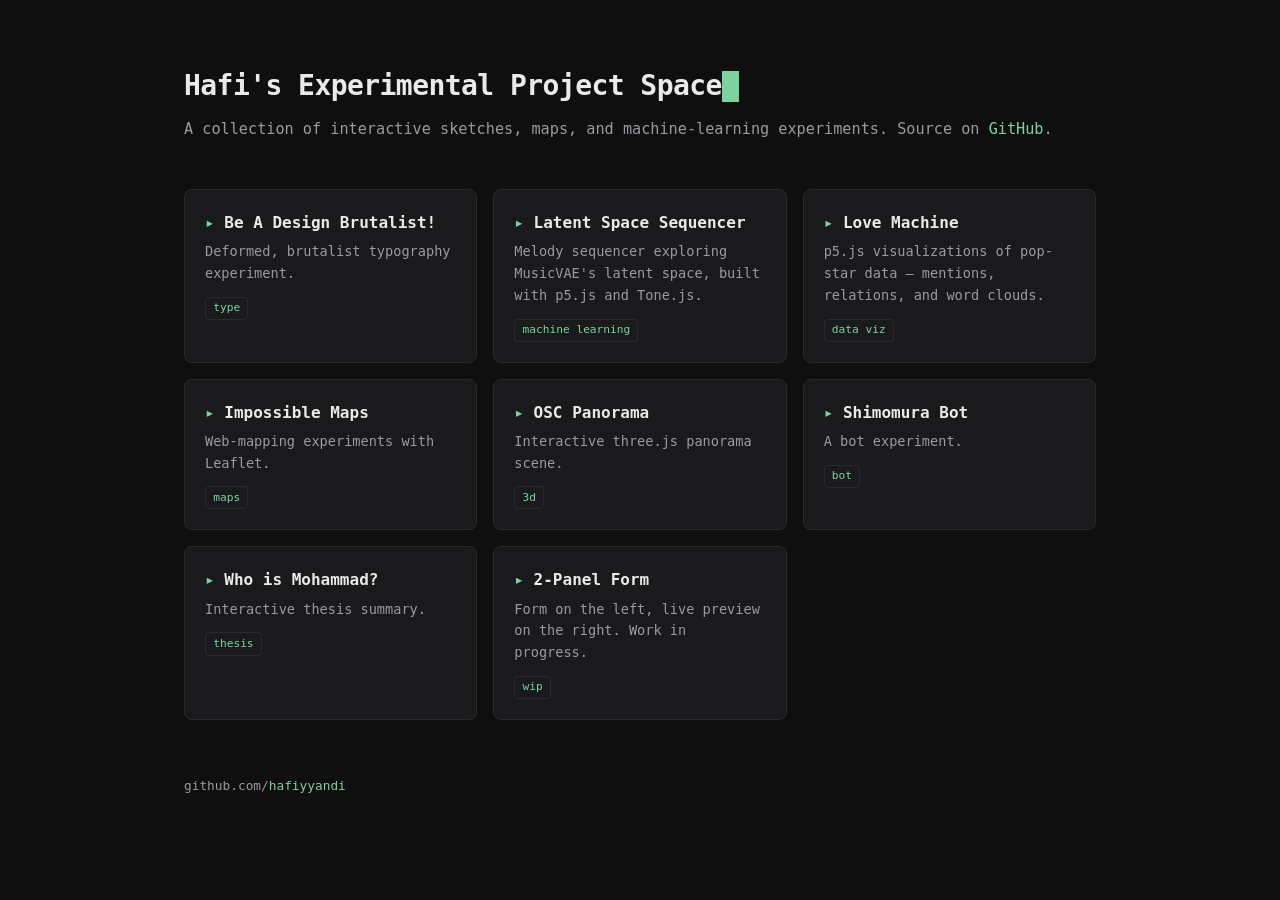
==== index.html @ ff64f5b4 "Add home page linking to all projects Co-Authored-By: Claude Fable 5 <noreply@anthropic.com>" ====
<!DOCTYPE html>
<html lang="en">
<head>
  <meta charset="UTF-8">
  <meta name="viewport" content="width=device-width, initial-scale=1.0">
  <title>Hafi's Experimental Project Space</title>
  <style>
    :root {
      --bg: #0f0f10;
      --card: #1a1a1c;
      --card-hover: #232326;
      --text: #eaeaea;
      --muted: #9a9aa0;
      --accent: #7dd3a0;
      --border: #2a2a2e;
    }
    * { box-sizing: border-box; margin: 0; padding: 0; }
    body {
      background: var(--bg);
      color: var(--text);
      font-family: ui-monospace, "SF Mono", Menlo, Consolas, monospace;
      line-height: 1.6;
      min-height: 100vh;
    }
    .wrap {
      max-width: 960px;
      margin: 0 auto;
      padding: 4rem 1.5rem;
    }
    header { margin-bottom: 3rem; }
    h1 {
      font-size: 1.75rem;
      font-weight: 600;
      letter-spacing: -0.02em;
    }
    h1 .cursor {
      display: inline-block;
      width: 0.6em;
      height: 1.1em;
      background: var(--accent);
      vertical-align: text-bottom;
      animation: blink 1.2s steps(1) infinite;
    }
    @keyframes blink { 50% { opacity: 0; } }
    header p {
      color: var(--muted);
      margin-top: 0.5rem;
      font-size: 0.95rem;
    }
    header a { color: var(--accent); text-decoration: none; }
    header a:hover { text-decoration: underline; }
    .grid {
      display: grid;
      grid-template-columns: repeat(auto-fill, minmax(270px, 1fr));
      gap: 1rem;
    }
    .card {
      display: block;
      background: var(--card);
      border: 1px solid var(--border);
      border-radius: 8px;
      padding: 1.25rem;
      text-decoration: none;
      color: var(--text);
      transition: background 0.15s ease, transform 0.15s ease, border-color 0.15s ease;
    }
    .card:hover {
      background: var(--card-hover);
      border-color: var(--accent);
      transform: translateY(-2px);
    }
    .card h2 {
      font-size: 1rem;
      font-weight: 600;
      margin-bottom: 0.35rem;
    }
    .card h2::before { content: "▸ "; color: var(--accent); }
    .card p {
      font-size: 0.85rem;
      color: var(--muted);
    }
    .card .tag {
      display: inline-block;
      margin-top: 0.75rem;
      font-size: 0.7rem;
      color: var(--accent);
      border: 1px solid var(--border);
      border-radius: 4px;
      padding: 0.1rem 0.45rem;
    }
    footer {
      margin-top: 3.5rem;
      color: var(--muted);
      font-size: 0.8rem;
    }
    footer a { color: var(--accent); text-decoration: none; }
  </style>
</head>
<body>
  <div class="wrap">
    <header>
      <h1>Hafi's Experimental Project Space<span class="cursor"></span></h1>
      <p>A collection of interactive sketches, maps, and machine-learning experiments.
         Source on <a href="https://github.com/hafiyyandi/hafiyyandi.github.io">GitHub</a>.</p>
    </header>

    <main class="grid">
      <a class="card" href="deformed_type/">
        <h2>Be A Design Brutalist!</h2>
        <p>Deformed, brutalist typography experiment.</p>
        <span class="tag">type</span>
      </a>

      <a class="card" href="latent_space_sequencer/">
        <h2>Latent Space Sequencer</h2>
        <p>Melody sequencer exploring MusicVAE's latent space, built with p5.js and Tone.js.</p>
        <span class="tag">machine learning</span>
      </a>

      <a class="card" href="lovemachine/">
        <h2>Love Machine</h2>
        <p>p5.js visualizations of pop-star data — mentions, relations, and word clouds.</p>
        <span class="tag">data viz</span>
      </a>

      <a class="card" href="impossiblemaps/final/">
        <h2>Impossible Maps</h2>
        <p>Web-mapping experiments with Leaflet.</p>
        <span class="tag">maps</span>
      </a>

      <a class="card" href="osc/final/">
        <h2>OSC Panorama</h2>
        <p>Interactive three.js panorama scene.</p>
        <span class="tag">3d</span>
      </a>

      <a class="card" href="shimomura_bot/">
        <h2>Shimomura Bot</h2>
        <p>A bot experiment.</p>
        <span class="tag">bot</span>
      </a>

      <a class="card" href="mohammad/">
        <h2>Who is Mohammad?</h2>
        <p>Interactive thesis summary.</p>
        <span class="tag">thesis</span>
      </a>

      <a class="card" href="work_samples/2panel_form/pages/">
        <h2>2-Panel Form</h2>
        <p>Form on the left, live preview on the right. Work in progress.</p>
        <span class="tag">wip</span>
      </a>
    </main>

    <footer>
      <p>github.com/<a href="https://github.com/hafiyyandi">hafiyyandi</a></p>
    </footer>
  </div>
</body>
</html>
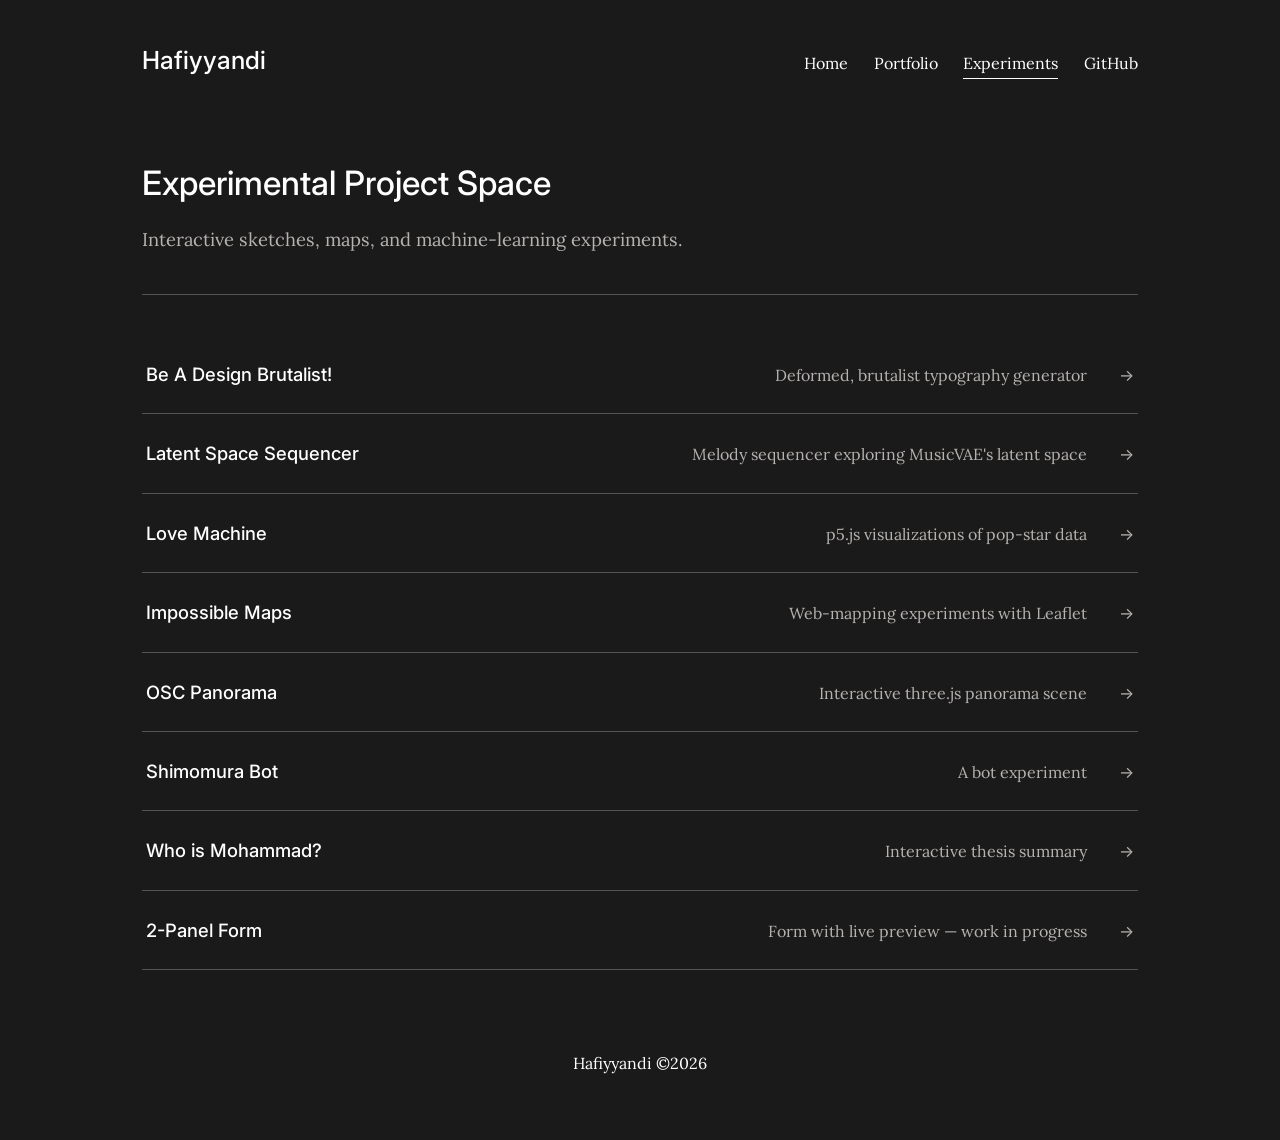
==== commit c1dd2d8a: "Restyle home page and deformed_type to match hafiyyandi.com Home page: dark charcoal theme, Inter + " ====
--- a/index.html
+++ b/index.html
@@ -3,159 +3,188 @@
 <head>
   <meta charset="UTF-8">
   <meta name="viewport" content="width=device-width, initial-scale=1.0">
-  <title>Hafi's Experimental Project Space</title>
+  <meta name="color-scheme" content="dark">
+  <title>Hafiyyandi — Experimental Project Space</title>
+  <link rel="preconnect" href="https://fonts.googleapis.com">
+  <link rel="preconnect" href="https://fonts.gstatic.com" crossorigin>
+  <link href="https://fonts.googleapis.com/css2?family=Inter:wght@400;500&family=Lora:ital,wght@0,400;0,500;1,400&display=swap" rel="stylesheet">
   <style>
     :root {
-      --bg: #0f0f10;
-      --card: #1a1a1c;
-      --card-hover: #232326;
-      --text: #eaeaea;
-      --muted: #9a9aa0;
-      --accent: #7dd3a0;
-      --border: #2a2a2e;
+      --bg: #1b1a1a;
+      --text: #ffffff;
+      --muted: #b5b2af;
+      --rule: rgba(255, 255, 255, 0.25);
+      --sans: 'Inter', -apple-system, sans-serif;
+      --serif: 'Lora', Georgia, serif;
     }
     * { box-sizing: border-box; margin: 0; padding: 0; }
     body {
       background: var(--bg);
       color: var(--text);
-      font-family: ui-monospace, "SF Mono", Menlo, Consolas, monospace;
-      line-height: 1.6;
-      min-height: 100vh;
+      font-family: var(--sans);
+      line-height: 1.65;
     }
     .wrap {
-      max-width: 960px;
+      max-width: 1060px;
       margin: 0 auto;
-      padding: 4rem 1.5rem;
+      padding: 2.5rem 2rem 4rem;
     }
-    header { margin-bottom: 3rem; }
-    h1 {
-      font-size: 1.75rem;
-      font-weight: 600;
-      letter-spacing: -0.02em;
+    .top {
+      display: flex;
+      justify-content: space-between;
+      align-items: baseline;
+      margin-bottom: 5rem;
     }
-    h1 .cursor {
-      display: inline-block;
-      width: 0.6em;
-      height: 1.1em;
-      background: var(--accent);
-      vertical-align: text-bottom;
-      animation: blink 1.2s steps(1) infinite;
+    .brand {
+      font-family: var(--sans);
+      font-size: 1.55rem;
+      font-weight: 500;
+      color: var(--text);
+      text-decoration: none;
     }
-    @keyframes blink { 50% { opacity: 0; } }
-    header p {
+    nav { display: flex; gap: 1.6rem; }
+    nav a {
+      font-family: var(--serif);
+      font-size: 1rem;
+      color: var(--text);
+      text-decoration: none;
+      padding-bottom: 2px;
+    }
+    nav a:hover, nav a.active {
+      border-bottom: 1px solid var(--text);
+    }
+    .intro {
+      max-width: 640px;
+      margin-bottom: 2.5rem;
+    }
+    .intro h1 {
+      font-family: var(--sans);
+      font-size: 2.1rem;
+      font-weight: 500;
+      line-height: 1.3;
+      margin-bottom: 1.2rem;
+    }
+    .intro p {
+      font-family: var(--serif);
+      font-size: 1.15rem;
       color: var(--muted);
-      margin-top: 0.5rem;
-      font-size: 0.95rem;
     }
-    header a { color: var(--accent); text-decoration: none; }
-    header a:hover { text-decoration: underline; }
-    .grid {
-      display: grid;
-      grid-template-columns: repeat(auto-fill, minmax(270px, 1fr));
-      gap: 1rem;
+    hr {
+      border: none;
+      border-top: 1px solid var(--rule);
+      margin: 2.5rem 0;
     }
-    .card {
-      display: block;
-      background: var(--card);
-      border: 1px solid var(--border);
-      border-radius: 8px;
-      padding: 1.25rem;
+    .projects { list-style: none; }
+    .projects li { border-bottom: 1px solid var(--rule); }
+    .projects a {
+      display: flex;
+      justify-content: space-between;
+      align-items: baseline;
+      gap: 2rem;
+      padding: 1.5rem 0.25rem;
       text-decoration: none;
       color: var(--text);
-      transition: background 0.15s ease, transform 0.15s ease, border-color 0.15s ease;
+      transition: background 0.15s ease;
     }
-    .card:hover {
-      background: var(--card-hover);
-      border-color: var(--accent);
-      transform: translateY(-2px);
+    .projects a:hover { background: rgba(255, 255, 255, 0.04); }
+    .projects h2 {
+      font-family: var(--sans);
+      font-size: 1.15rem;
+      font-weight: 500;
+      white-space: nowrap;
     }
-    .card h2 {
+    .projects a:hover h2 { text-decoration: underline; text-underline-offset: 4px; }
+    .projects .desc {
+      font-family: var(--serif);
       font-size: 1rem;
-      font-weight: 600;
-      margin-bottom: 0.35rem;
+      color: var(--muted);
+      text-align: right;
+      flex: 1;
     }
-    .card h2::before { content: "▸ "; color: var(--accent); }
-    .card p {
-      font-size: 0.85rem;
-      color: var(--muted);
+    .projects .arrow { color: var(--muted); }
+    footer {
+      margin-top: 5rem;
+      text-align: center;
+      font-family: var(--serif);
+      font-size: 1rem;
+      color: var(--text);
     }
-    .card .tag {
-      display: inline-block;
-      margin-top: 0.75rem;
-      font-size: 0.7rem;
-      color: var(--accent);
-      border: 1px solid var(--border);
-      border-radius: 4px;
-      padding: 0.1rem 0.45rem;
+    footer a { color: var(--text); }
+    @media (max-width: 640px) {
+      .top { flex-direction: column; gap: 0.75rem; margin-bottom: 3rem; }
+      .projects a { flex-direction: column; align-items: flex-start; gap: 0.25rem; }
+      .projects .desc { text-align: left; }
+      .projects .arrow { display: none; }
+      .projects h2 { white-space: normal; }
     }
-    footer {
-      margin-top: 3.5rem;
-      color: var(--muted);
-      font-size: 0.8rem;
-    }
-    footer a { color: var(--accent); text-decoration: none; }
   </style>
 </head>
 <body>
   <div class="wrap">
-    <header>
-      <h1>Hafi's Experimental Project Space<span class="cursor"></span></h1>
-      <p>A collection of interactive sketches, maps, and machine-learning experiments.
-         Source on <a href="https://github.com/hafiyyandi/hafiyyandi.github.io">GitHub</a>.</p>
+    <header class="top">
+      <a class="brand" href="https://www.hafiyyandi.com/">Hafiyyandi</a>
+      <nav>
+        <a href="https://www.hafiyyandi.com/">Home</a>
+        <a href="https://www.hafiyyandi.com/portfolio">Portfolio</a>
+        <a class="active" href="/">Experiments</a>
+        <a href="https://github.com/hafiyyandi">GitHub</a>
+      </nav>
     </header>
 
-    <main class="grid">
-      <a class="card" href="deformed_type/">
-        <h2>Be A Design Brutalist!</h2>
-        <p>Deformed, brutalist typography experiment.</p>
-        <span class="tag">type</span>
-      </a>
+    <section class="intro">
+      <h1>Experimental Project Space</h1>
+      <p>Interactive sketches, maps, and machine-learning experiments.</p>
+    </section>
 
-      <a class="card" href="latent_space_sequencer/">
-        <h2>Latent Space Sequencer</h2>
-        <p>Melody sequencer exploring MusicVAE's latent space, built with p5.js and Tone.js.</p>
-        <span class="tag">machine learning</span>
-      </a>
+    <hr>
 
-      <a class="card" href="lovemachine/">
-        <h2>Love Machine</h2>
-        <p>p5.js visualizations of pop-star data — mentions, relations, and word clouds.</p>
-        <span class="tag">data viz</span>
-      </a>
-
-      <a class="card" href="impossiblemaps/final/">
-        <h2>Impossible Maps</h2>
-        <p>Web-mapping experiments with Leaflet.</p>
-        <span class="tag">maps</span>
-      </a>
-
-      <a class="card" href="osc/final/">
-        <h2>OSC Panorama</h2>
-        <p>Interactive three.js panorama scene.</p>
-        <span class="tag">3d</span>
-      </a>
-
-      <a class="card" href="shimomura_bot/">
-        <h2>Shimomura Bot</h2>
-        <p>A bot experiment.</p>
-        <span class="tag">bot</span>
-      </a>
-
-      <a class="card" href="mohammad/">
-        <h2>Who is Mohammad?</h2>
-        <p>Interactive thesis summary.</p>
-        <span class="tag">thesis</span>
-      </a>
-
-      <a class="card" href="work_samples/2panel_form/pages/">
-        <h2>2-Panel Form</h2>
-        <p>Form on the left, live preview on the right. Work in progress.</p>
-        <span class="tag">wip</span>
-      </a>
+    <main>
+      <ul class="projects">
+        <li><a href="deformed_type/">
+          <h2>Be A Design Brutalist!</h2>
+          <span class="desc">Deformed, brutalist typography generator</span>
+          <span class="arrow">&rarr;</span>
+        </a></li>
+        <li><a href="latent_space_sequencer/">
+          <h2>Latent Space Sequencer</h2>
+          <span class="desc">Melody sequencer exploring MusicVAE's latent space</span>
+          <span class="arrow">&rarr;</span>
+        </a></li>
+        <li><a href="lovemachine/">
+          <h2>Love Machine</h2>
+          <span class="desc">p5.js visualizations of pop-star data</span>
+          <span class="arrow">&rarr;</span>
+        </a></li>
+        <li><a href="impossiblemaps/final/">
+          <h2>Impossible Maps</h2>
+          <span class="desc">Web-mapping experiments with Leaflet</span>
+          <span class="arrow">&rarr;</span>
+        </a></li>
+        <li><a href="osc/final/">
+          <h2>OSC Panorama</h2>
+          <span class="desc">Interactive three.js panorama scene</span>
+          <span class="arrow">&rarr;</span>
+        </a></li>
+        <li><a href="shimomura_bot/">
+          <h2>Shimomura Bot</h2>
+          <span class="desc">A bot experiment</span>
+          <span class="arrow">&rarr;</span>
+        </a></li>
+        <li><a href="mohammad/">
+          <h2>Who is Mohammad?</h2>
+          <span class="desc">Interactive thesis summary</span>
+          <span class="arrow">&rarr;</span>
+        </a></li>
+        <li><a href="work_samples/2panel_form/pages/">
+          <h2>2-Panel Form</h2>
+          <span class="desc">Form with live preview — work in progress</span>
+          <span class="arrow">&rarr;</span>
+        </a></li>
+      </ul>
     </main>
 
     <footer>
-      <p>github.com/<a href="https://github.com/hafiyyandi">hafiyyandi</a></p>
+      <p>Hafiyyandi &copy;2026</p>
     </footer>
   </div>
 </body>
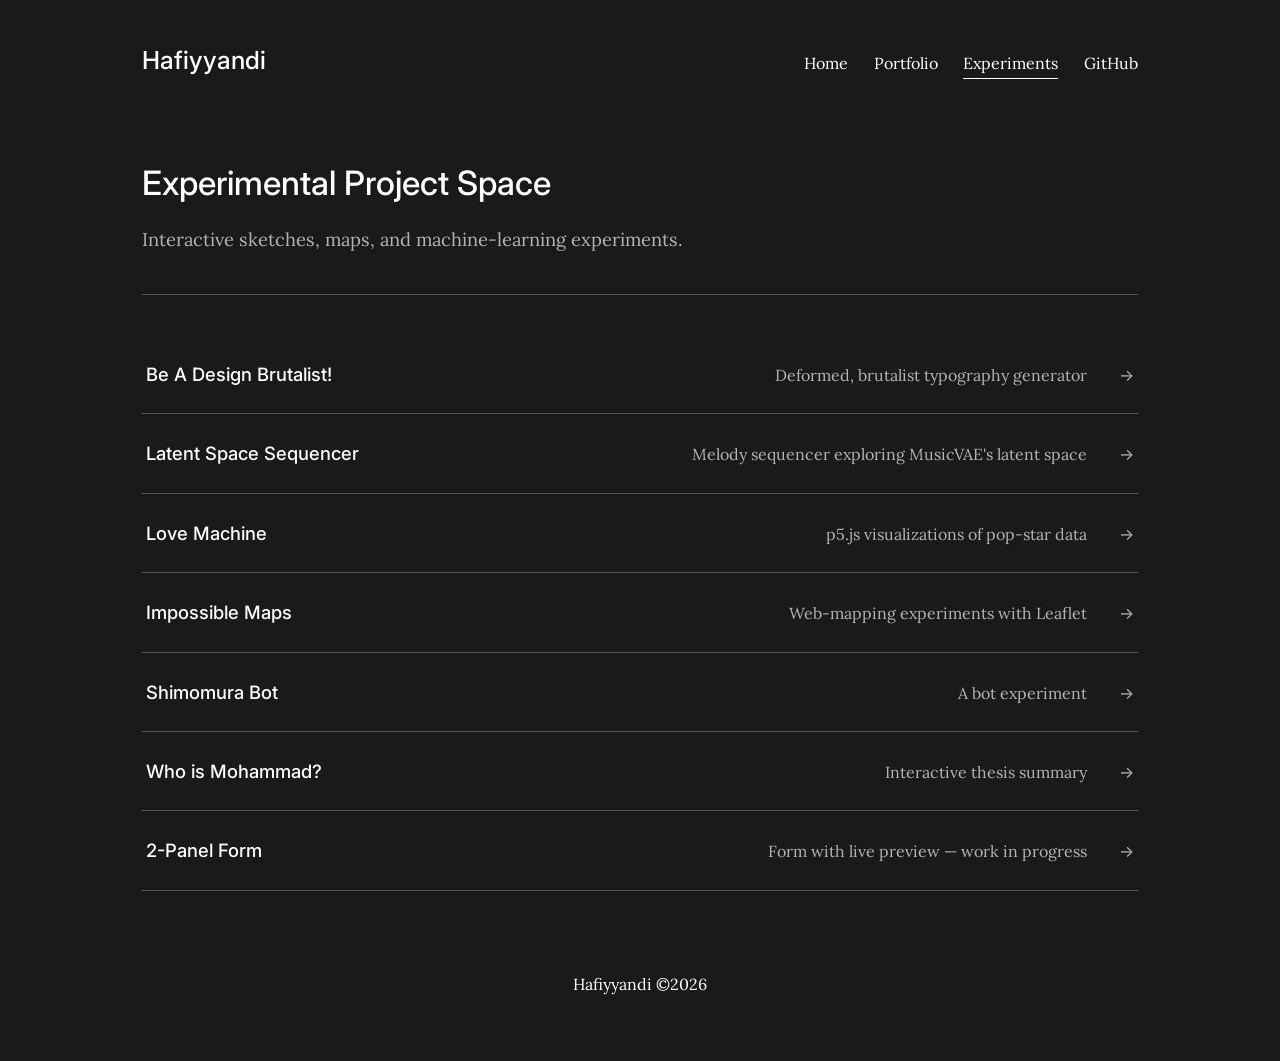
==== commit 54bcf4fa: "Remove OSC Panorama from home page links Co-Authored-By: Claude Fable 5 <noreply@anthropic.com>" ====
--- a/index.html
+++ b/index.html
@@ -160,11 +160,6 @@
           <span class="desc">Web-mapping experiments with Leaflet</span>
           <span class="arrow">&rarr;</span>
         </a></li>
-        <li><a href="osc/final/">
-          <h2>OSC Panorama</h2>
-          <span class="desc">Interactive three.js panorama scene</span>
-          <span class="arrow">&rarr;</span>
-        </a></li>
         <li><a href="shimomura_bot/">
           <h2>Shimomura Bot</h2>
           <span class="desc">A bot experiment</span>
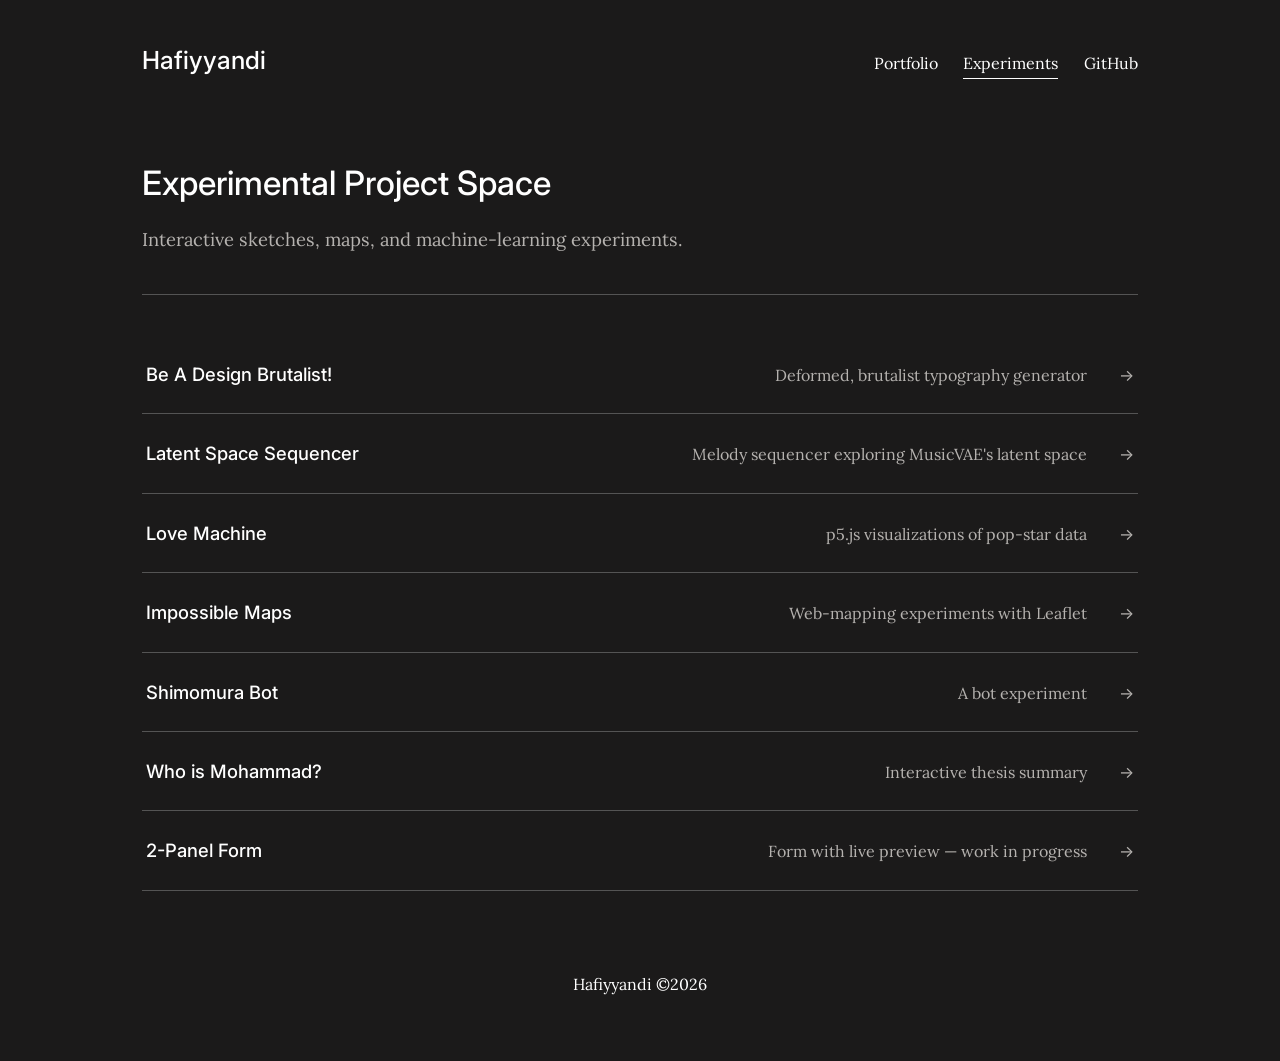
==== commit 953f10e5: "Black background for lovemachine; simplify home nav Nav: drop Home, point Portfolio at hafiyyandi.co" ====
--- a/index.html
+++ b/index.html
@@ -124,8 +124,7 @@
     <header class="top">
       <a class="brand" href="https://www.hafiyyandi.com/">Hafiyyandi</a>
       <nav>
-        <a href="https://www.hafiyyandi.com/">Home</a>
-        <a href="https://www.hafiyyandi.com/portfolio">Portfolio</a>
+        <a href="https://www.hafiyyandi.com/">Portfolio</a>
         <a class="active" href="/">Experiments</a>
         <a href="https://github.com/hafiyyandi">GitHub</a>
       </nav>
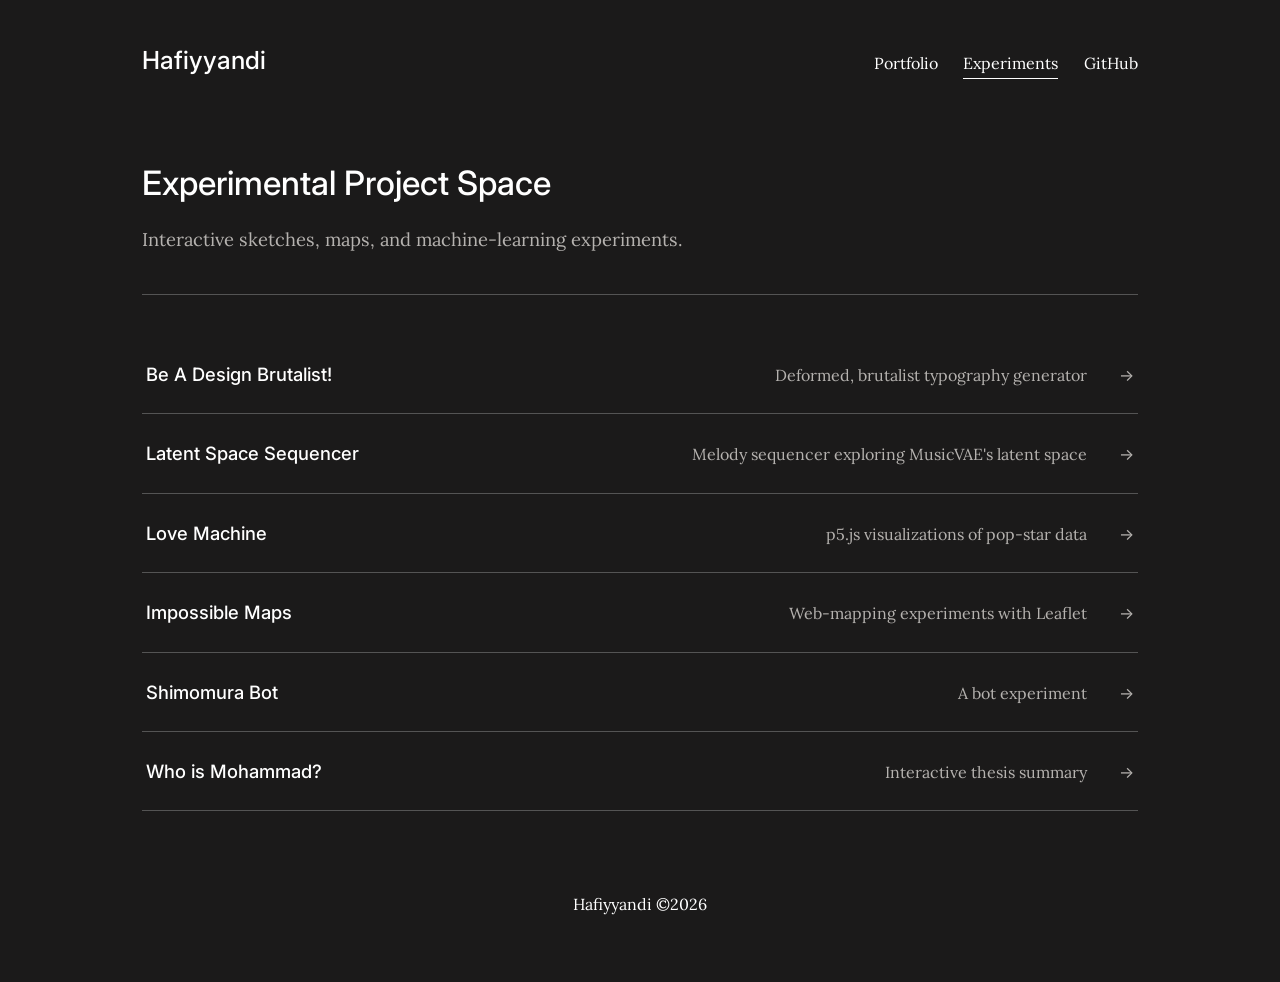
==== commit 74946fd8: "Remove 2-Panel Form from home page links Co-Authored-By: Claude Fable 5 <noreply@anthropic.com>" ====
--- a/index.html
+++ b/index.html
@@ -169,11 +169,6 @@
           <span class="desc">Interactive thesis summary</span>
           <span class="arrow">&rarr;</span>
         </a></li>
-        <li><a href="work_samples/2panel_form/pages/">
-          <h2>2-Panel Form</h2>
-          <span class="desc">Form with live preview — work in progress</span>
-          <span class="arrow">&rarr;</span>
-        </a></li>
       </ul>
     </main>
 
